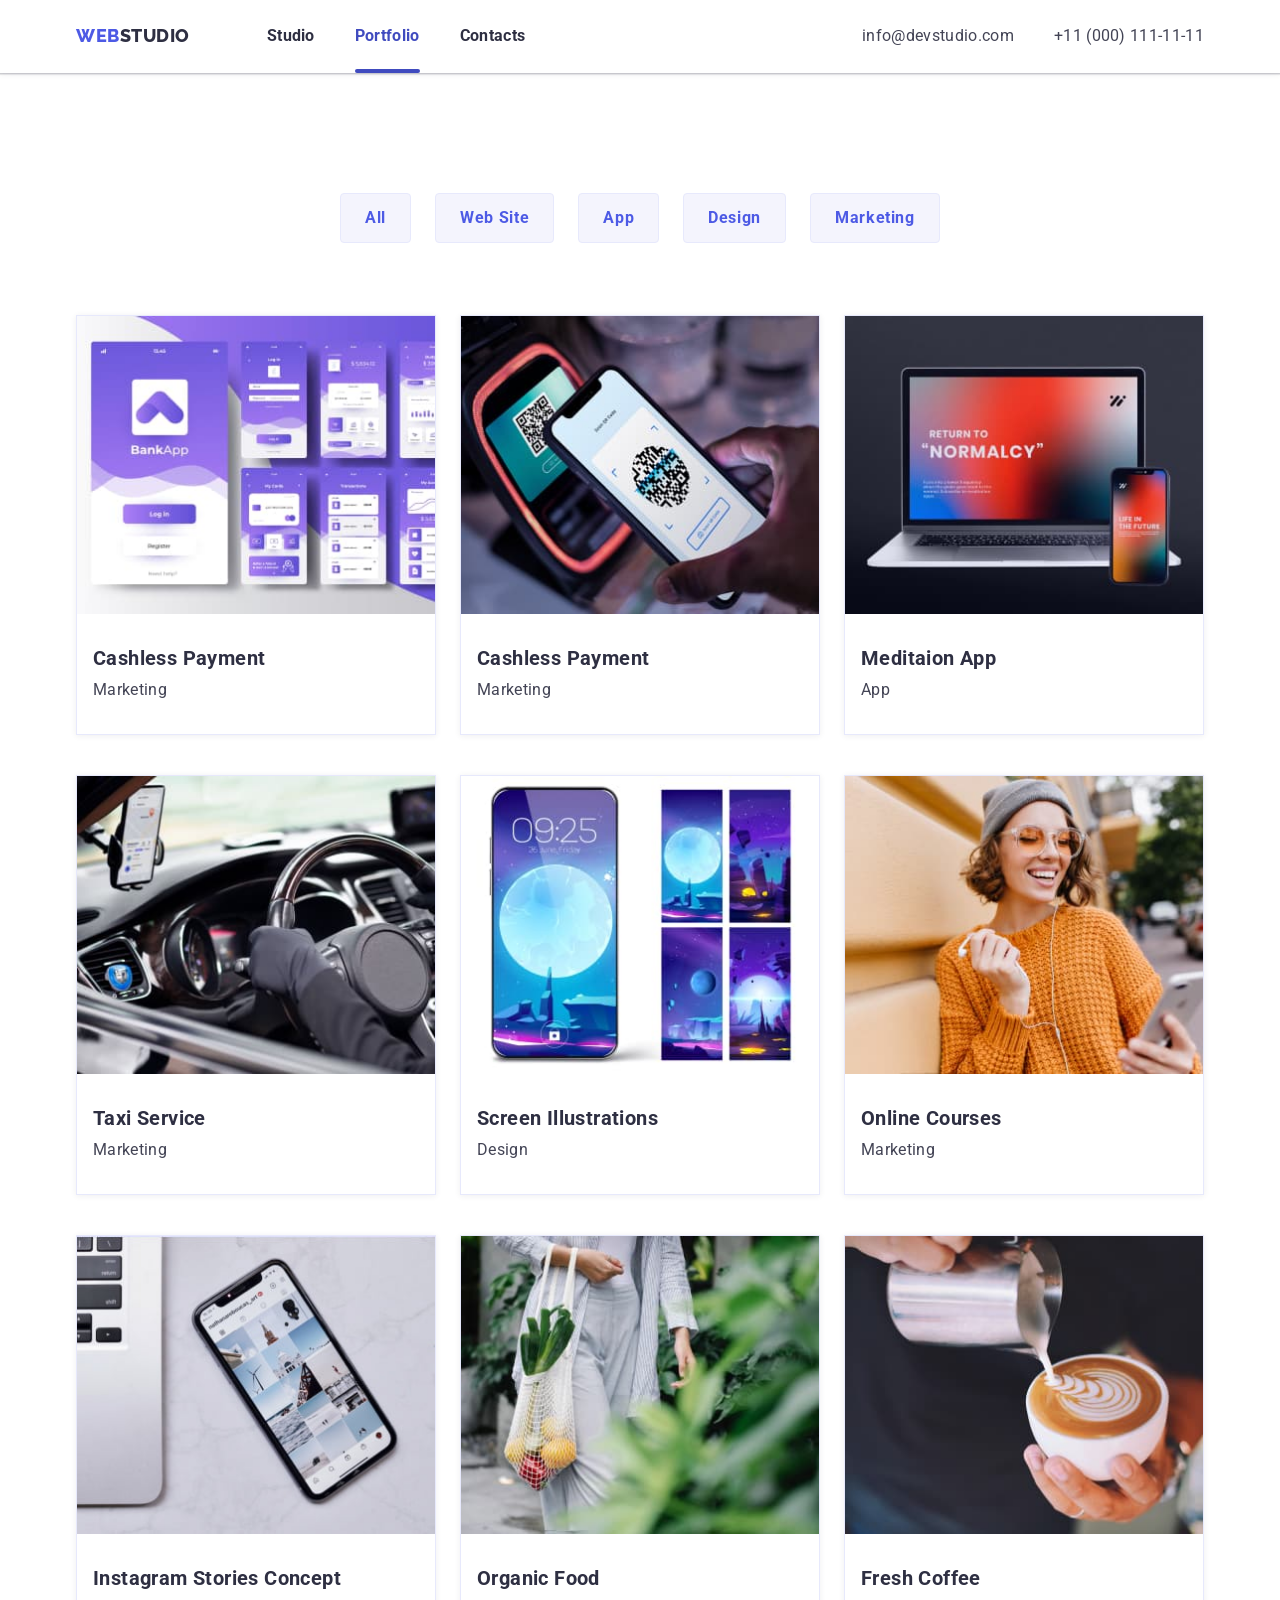
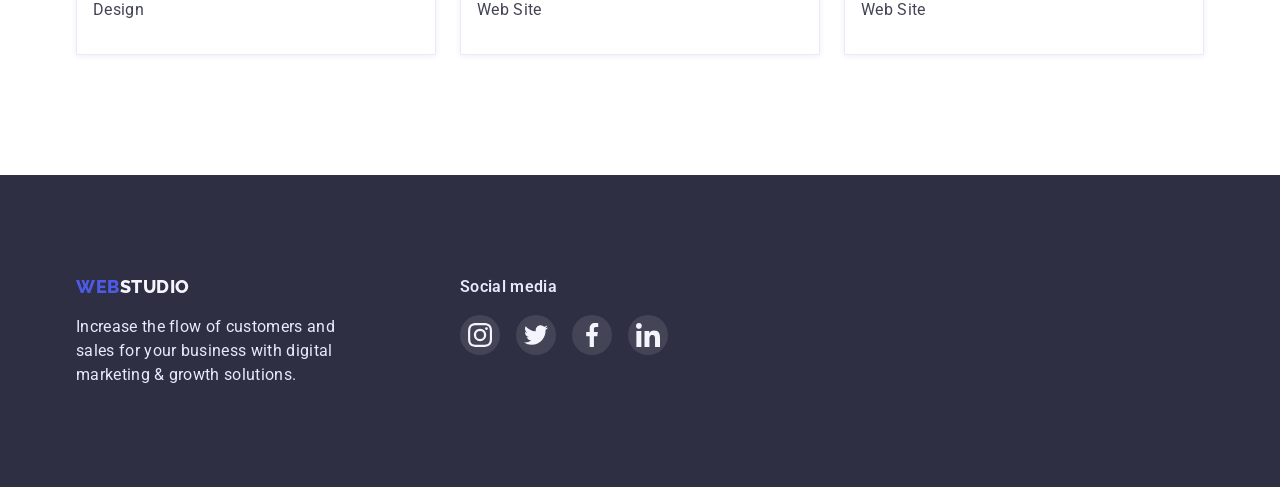
==== portfolio.html @ 2452eb6a "Initial commit" ====
<!DOCTYPE html>
<html lang="en">
	<head>
		<meta charset="UTF-8" />
		<meta http-equiv="X-UA-Compatible" content="IE=edge" />
		<meta name="viewport" content="width=device-width, initial-scale=1.0" />
		<title>Web Studio</title>

		<link rel="icon" href="favicon.ico" type="image/x-icon" />

		<link rel="preconnect" href="https://fonts.googleapis.com" />
		<link rel="preconnect" href="https://fonts.gstatic.com" crossorigin />
		<link
			href="https://fonts.googleapis.com/css2?family=Raleway:wght@800&family=Roboto:wght@400;500;700;900&display=swap"
			rel="stylesheet"
		/>
		<link
			rel="stylesheet"
			href="https://cdnjs.cloudflare.com/ajax/libs/modern-normalize/1.0.0/modern-normalize.min.css"
		/>
		<link rel="stylesheet" href="./css/style.css" />
	</head>

	<body>
		<header class="page-header">
			<!--Navigation menu-->
			<div class="container header-nav">
				<nav class="navigation">
					<a href="./index.html" class="logo-link link">
						Web
						<span class="logo-name">Studio</span>
					</a>
					<ul class="nav-list list">
						<li class="nav-item">
							<a href="./index.html" class="nav-link link">Studio</a>
						</li>
						<li class="nav-item">
							<a href="./portfolio.html" class="nav-link link current">Portfolio</a>
						</li>
						<li class="nav-item">
							<a href="" class="nav-link link">Contacts</a>
						</li>
					</ul>
				</nav>

				<!--Contacts-->
				<ul class="contacts-list list">
					<li class="contacts-item">
						<a class="contacts-link link" href="mailto:info@devstudio.com">info@devstudio.com</a>
					</li>
					<li class="contacts-item"><a class="contacts-link link" href="tel:+110001111111">+11 (000) 111-11-11</a></li>
				</ul>
			</div>
		</header>

		<main>
			<!-- Examples -->
			<section class="section">
				<div class="container">
					<h1 class="visually-hidden">WebStudio portfolio</h1>

					<!--Filters-->

					<ul class="filter-list">
						<li class="filter-item"><button class="filter-btn" type="button">All</button></li>
						<li class="filter-item"><button class="filter-btn" type="button">Web Site</button></li>
						<li class="filter-item"><button class="filter-btn" type="button">App</button></li>
						<li class="filter-item"><button class="filter-btn" type="button">Design</button></li>
						<li class="filter-item"><button class="filter-btn" type="button">Marketing</button></li>
					</ul>

					<!--Cards row -->

					<ul class="card-list">
						<li class="card-item">
							<a href="" class="card-link">
								<div class="box">
									<div class="overlay">
										<p>
											14 Stylish and User-Friendly App Design Concepts · Task Manager App · Calorie Tracker App · Exotic
											Fruit Ecommerce App · Cloud Storage App
										</p>
									</div>

									<img class="card-img" src="./images/card1.jpg" alt="bank app" width="360" />
								</div>
								<div class="under-card">
									<h2 class="section-title">Cashless Payment</h2>
									<p class="section-text">Marketing</p>
								</div>
							</a>
						</li>

						<li class="card-item">
							<a href="" class="card-link">
								<div class="box">
									<div class="overlay">
										<p>
											14 Stylish and User-Friendly App Design Concepts · Task Manager App · Calorie Tracker App · Exotic
											Fruit Ecommerce App · Cloud Storage App
										</p>
									</div>

									<img class="card-img" src="./images/card2.jpg" alt="bank app" width="360" />
								</div>
								<div class="under-card">
									<h2 class="section-title">Cashless Payment</h2>
									<p class="section-text">Marketing</p>
								</div>
							</a>
						</li>
						<li class="card-item">
							<a href="" class="card-link">
								<div class="box">
									<div class="overlay">
										<p>
											14 Stylish and User-Friendly App Design Concepts · Task Manager App · Calorie Tracker App · Exotic
											Fruit Ecommerce App · Cloud Storage App
										</p>
									</div>

									<img class="card-img" src="./images/card3.jpg" alt="bank app" width="360" />
								</div>
								<div class="under-card">
									<h2 class="section-title">Meditaion App</h2>
									<p class="section-text">App</p>
								</div>
							</a>
						</li>
						<li class="card-item">
							<a href="" class="card-link">
								<div class="box">
									<div class="overlay">
										<p>
											14 Stylish and User-Friendly App Design Concepts · Task Manager App · Calorie Tracker App · Exotic
											Fruit Ecommerce App · Cloud Storage App
										</p>
									</div>

									<img class="card-img" src="./images/card4.jpg" alt="cardriver" width="360" />
								</div>
								<div class="under-card">
									<h2 class="section-title">Taxi Service</h2>
									<p class="section-text">Marketing</p>
								</div>
							</a>
						</li>
						<li class="card-item">
							<a href="" class="card-link">
								<div class="box">
									<div class="overlay">
										<p>
											14 Stylish and User-Friendly App Design Concepts · Task Manager App · Calorie Tracker App · Exotic
											Fruit Ecommerce App · Cloud Storage App
										</p>
									</div>

									<img class="card-img" src="./images/card5.jpg" alt="bank app" width="360" />
								</div>
								<div class="under-card">
									<h2 class="section-title">Screen Illustrations</h2>
									<p class="section-text">Design</p>
								</div>
							</a>
						</li>
						<li class="card-item">
							<a href="" class="card-link">
								<div class="box">
									<div class="overlay">
										<p>
											14 Stylish and User-Friendly App Design Concepts · Task Manager App · Calorie Tracker App · Exotic
											Fruit Ecommerce App · Cloud Storage App
										</p>
									</div>

									<img class="card-img" src="./images/card6.jpg" alt="bank app" width="360" />
								</div>
								<div class="under-card">
									<h2 class="section-title">Online Courses</h2>
									<p class="section-text">Marketing</p>
								</div>
							</a>
						</li>
						<li class="card-item">
							<a href="" class="card-link">
								<div class="box">
									<div class="overlay">
										<p>
											14 Stylish and User-Friendly App Design Concepts · Task Manager App · Calorie Tracker App · Exotic
											Fruit Ecommerce App · Cloud Storage App
										</p>
									</div>

									<img class="card-img" src="./images/card7.jpg" alt="bank app" width="360" />
								</div>
								<div class="under-card">
									<h2 class="section-title">Instagram Stories Concept</h2>
									<p class="section-text">Design</p>
								</div>
							</a>
						</li>
						<li class="card-item">
							<a href="" class="card-link">
								<div class="box">
									<div class="overlay">
										<p>
											14 Stylish and User-Friendly App Design Concepts · Task Manager App · Calorie Tracker App · Exotic
											Fruit Ecommerce App · Cloud Storage App
										</p>
									</div>

									<img class="card-img" src="./images/card8.jpg" alt="bank app" width="360" />
								</div>
								<div class="under-card">
									<h2 class="section-title">Organic Food</h2>
									<p class="section-text">Web Site</p>
								</div>
							</a>
						</li>
						<li class="card-item">
							<a href="" class="card-link">
								<div class="box">
									<div class="overlay">
										<p>
											14 Stylish and User-Friendly App Design Concepts · Task Manager App · Calorie Tracker App · Exotic
											Fruit Ecommerce App · Cloud Storage App
										</p>
									</div>

									<img class="card-img" src="./images/card9.jpg" alt="bank app" width="360" />
								</div>
								<div class="under-card">
									<h2 class="section-title">Fresh Coffee</h2>
									<p class="section-text">Web Site</p>
								</div>
							</a>
						</li>
					</ul>
				</div>
			</section>
		</main>

		<!--Footer-->
		<footer class="footer">
			<div class="container footer-flex">
				<div class="footer-left">
					<a href="./index.html" class="logo-link">
						Web
						<span class="logo-namef">Studio</span>
					</a>
					<p class="footer-text-left">
						Increase the flow of customers and sales for your business with digital marketing & growth solutions.
					</p>
				</div>
				<div class="footer-right">
					<p class="footer-text-right">Social media</p>
					<ul class="social-list">
						<li class="social-item">
							<a
								href="https://instagram.com"
								target="_blank"
								rel="norefferer noopener nofollow"
								class="social-link footer-social"
							>
								<svg class="social-icon" height="24" width="24">
									<use xlink:href="./images/icons.svg#inst"></use>
								</svg>
							</a>
						</li>
						<li class="social-item">
							<a
								href="https://twitter.com"
								target="_blank"
								rel="norefferer noopener nofollow"
								class="social-link footer-social"
							>
								<svg class="social-icon" height="24" width="24">
									<use xlink:href="./images/icons.svg#twt"></use>
								</svg>
							</a>
						</li>
						<li class="social-item">
							<a
								href="https://fb.com"
								target="_blank"
								rel="norefferer noopener nofollow"
								class="social-link footer-social"
							>
								<svg class="social-icon" height="24" width="24">
									<use xlink:href="./images/icons.svg#fb"></use>
								</svg>
							</a>
						</li>
						<li class="social-item">
							<a
								href="https://linkedin.com"
								target="_blank"
								rel="norefferer noopener nofollow"
								class="social-link footer-social"
							>
								<svg class="social-icon" height="24" width="24">
									<use xlink:href="./images/icons.svg#in"></use>
								</svg>
							</a>
						</li>
					</ul>
				</div>
			</div>
		</footer>

		<script>
			const { height: pageHeaderHeight } = document.querySelector(".page-header").getBoundingClientRect();

			document.body.style.paddingTop = `${pageHeaderHeight}px`;
		</script>
	</body>
</html>
---- css/style.css ----
/*================ GLOBAL ====================*/
:root {
	--primary-text-color: #434455;
	--secondary-txt-color: #e7e9fc;
	--title-text-color: #2e2f42;
	--accent-color: #4d5ae5;
	--bg-color: #ffffff;
	--secondary-color: #f4f4fd;
	--btn-hover-color: #404bbf;
	--sechover-color: #31d0aa;
}
body {
	font-family: "Roboto", sans-serif;
	font-size: 16px;
	letter-spacing: 0.02em;
	color: var(--primary-text-color);
	background-color: var(--bg-color);
}
p,
h1,
h2,
h3,
h4,
h5,
h6 {
	margin: 0;
}
img {
	display: block;
	max-width: 100%;
	height: auto;
}
button {
	display: block;
	cursor: pointer;
	border: none;
	border-radius: 4px;
}
ul,
ol {
	list-style: none;
	padding-left: none;
	margin: 0;
	padding: 0;
}
a {
	text-decoration: none;
	color: inherit;
	cursor: pointer;
}
button {
	cursor: pointer;
}
.section {
	padding-top: 120px;
	padding-bottom: 120px;

	/* outline: 2px dashed lime; */
}
.section.no-padding-top {
	padding-top: 0;
}

.container {
	width: 1158px;
	margin-left: auto;
	margin-right: auto;
	padding-left: 15px;
	padding-right: 15px;

	/* outline: 2px dashed tomato; */
}

.card-item,
.team-item {
	/* outline: 2px dashed palegreen; */
}

/* .link {
	text-decoration: none;
	color: inherit;
}
.list {
	list-style: none;
	margin: 0;
	padding: 0;
} */

.visually-hidden {
	position: absolute;
	width: 1px;
	height: 1px;
	margin: -1px;
	border: 0;
	padding: 0;

	white-space: nowrap;
	clip-path: inset(100%);
	clip: rect(0 0 0 0);
	overflow: hidden;
}

/*===================== LOGO ===========================*/
.logo-link {
	display: flex;
	font-family: "Raleway";
	font-weight: 800;
	font-size: 18px;
	line-height: 1.33;
	letter-spacing: 0.03em;
	text-transform: uppercase;
	color: var(--accent-color);
}
.logo-name {
	color: var(--title-text-color);
}

/*======================= HEADER =======================*/
.page-header {
	box-shadow: 0px 2px 1px rgba(46, 47, 66, 0.08), 0px 1px 1px rgba(46, 47, 66, 0.16), 0px 1px 6px rgba(46, 47, 66, 0.08);
	background-color: var(--bg-color);

	width: 100%;
	position: fixed;
	top: 0;
	left: 50%;
	transform: translateX(-50%);
	z-index: 2;
}

/*===================== NAVIGATION ======================*/
.header-nav {
	display: flex;
	align-items: center;
}
.navigation {
	display: flex;
	align-items: center;
}
.nav-list {
	display: flex;
	margin-left: 77px;
}

.nav-list .nav-item:not(:last-child) {
	margin-right: 40px;
}

.nav-link {
	font-size: 16px;
	line-height: 0.66;
	letter-spacing: 0.02em;
	font-weight: 700;
	color: var(--title-text-color);
	padding-top: 31px;
	padding-bottom: 31px;
	display: block;

	transition-duration: 250ms;
	transition-timing-function: cubic-bezier(0.4, 0, 0.2, 1);
	transition-property: color;
}

.nav-link:hover,
.nav-link:focus {
	color: var(--accent-color);
}

.nav-link:active {
	color: var(--btn-hover-color);
}

.current {
	color: var(--btn-hover-color);
	position: relative;
}
.current::after {
	position: absolute;
	bottom: 0;
	left: 0;

	content: "";
	display: block;
	width: 100%;
	height: 4px;
	border-radius: 2px;
	background-color: var(--btn-hover-color);
}

.nav-item {
}

.contacts-list {
	display: flex;
	margin-left: auto;
}

.contacts-link {
	font-size: 16px;
	line-height: 0.66;
	letter-spacing: 0.02em;
	color: var(--primary-text-color);
	padding-top: 31px;
	padding-bottom: 31px;
	display: block;

	transition-duration: 250ms;
	transition-timing-function: cubic-bezier(0.4, 0, 0.2, 1);
	transition-property: color;
}

.contacts-link:hover,
.contacts-link:focus {
	color: var(--accent-color);
}

.contacts-list .contacts-item + .contacts-item {
	margin-left: 40px;
}

/*======================== MAIN PAGE ========================*/

/*========================== HERO ===========================*/
.hero {
	text-align: center;
	padding: 192px 0;
	height: 600px;
	max-width: 1440px;
	background-color: var(--title-text-color);
	margin-left: auto;
	margin-right: auto;
	background-image: linear-gradient(to right, #2e2f42b3, #2e2f42b3), url(../images/hero-bg.jpg);
	background-size: cover;
	background-repeat: no-repeat;
}

.hero-header {
	font-weight: 700;
	font-size: 56px;
	line-height: 1.07;
	letter-spacing: 0.02em;

	color: var(--bg-color);

	width: 496px;
	margin: 0 auto;
	margin-bottom: 48px;
}

.hero-button {
	font-family: "Roboto", sans-serif;
	font-weight: 700;
	font-size: 16px;
	line-height: 0.84;
	letter-spacing: 0.04em;

	margin: 0 auto;
	color: var(--bg-color);
	background-color: var(--accent-color);
	box-shadow: 0px 4px 4px rgba(0, 0, 0, 0.15);
	border-radius: none;
	padding: 16px 32px;

	transition-duration: 250ms;
	transition-timing-function: cubic-bezier(0.4, 0, 0.2, 1);
	transition-property: background-color, color;
}

.hero-button:hover,
.hero-button:focus {
	background-color: var(--btn-hover-color);
}

.hero-button:active {
	background: var(--secondary-color);
	color: var(--accent-color);
}

.backdrop {
	position: fixed;
	z-index: 3;
	top: 0;
	left: 0;

	width: 100%;
	height: 100%;

	background-color: rgba(46, 47, 66, 0.4);
	opacity: 1;

	transition-duration: 250ms;
	transition-timing-function: cubic-bezier(0.4, 0, 0.2, 1);
	transition-property: opacity;
}

.backdrop.is-hidden {
	opacity: 0;
	pointer-events: none;
}

.backdrop.is-hidden .modal {
	transform: translate(-50%, -50%) scale(0.1);
	opacity: 0;
}

.modal {
	position: absolute;
	top: 50%;
	left: 50%;
	transform: translate(-50%, -50%) scale(1);
	opacity: 1;

	transition-duration: 250ms;
	transition-timing-function: cubic-bezier(0.4, 0, 0.2, 1);
	transition-property: transform, opacity;

	background: #fcfcfc;
	box-shadow: 0px 1px 1px rgba(0, 0, 0, 0.14), 0px 1px 3px rgba(0, 0, 0, 0.12), 0px 2px 1px rgba(0, 0, 0, 0.2);
	border-radius: 4px;

	width: 408px;
	height: 576px;
	padding: 24px;
}

.backdrop.is-hidden .close-modal {
	opacity: 0;
}

.close-modal {
	display: flex;
	align-items: center;
	justify-content: center;

	width: 24px;
	height: 24px;
	margin-left: auto;
	border: 1px solid rgba(0, 0, 0, 0.1);
	border-radius: 50%;
	fill: #000;

	opacity: 1;
	transition: background-color 250ms cubic-bezier(0.4, 0, 0.2, 1), fill 250ms cubic-bezier(0.4, 0, 0.2, 1),
		transform 2500ms cubic-bezier(0.4, 0, 0.2, 1), opacity 250ms cubic-bezier(0.4, 0, 0.2, 1);
}

.close-modal:hover,
.close-modal:focus {
	background-color: var(--accent-color);
	fill: var(--bg-color);
	transform: rotateZ(360deg);
}

/*======================= MAIN-CONTENT ==========================*/

.section-title {
	font-weight: 700;
	font-size: 20px;
	line-height: 1.2;
	letter-spacing: 0.02em;
	color: var(--title-text-color);

	margin-bottom: 8px;
}

.section-text {
	line-height: 1.5;
}

.section-header {
	font-weight: 700;
	font-size: 36px;
	line-height: 1.11;
	letter-spacing: 0.02em;
	text-align: center;
	text-transform: capitalize;
	color: var(--title-text-color);

	margin-bottom: 72px;
}

/*======================== FEATURE ========================*/

.feature-list {
	display: flex;
	margin-left: -12px;
	margin-right: -12px;
}

.feature-item {
	width: calc((100% - 24px * 3) / 4);
	margin-right: 12px;
	margin-left: 12px;
}
.feature-item .section-text {
	padding-bottom: 0;
}

.feature-icon {
	display: flex;
	align-items: center;
	justify-content: center;

	height: 112px;
	margin-bottom: 8px;

	border-radius: 4px;
	background-color: var(--secondary-color);
}

/*======================= WORK ==========================*/

.work {
}

.work-list {
	display: flex;
}

.work-item {
	width: calc((100% - 48px) / 3);
	margin-right: 24px;
}
.work-list .work-item:last-child {
	margin-right: 0;
}

/*=========================== TEAM ===========================*/

.team {
	background: var(--secondary-color);
}

.team-list {
	display: flex;
	justify-content: space-between;
	gap: 24px;
}

.team-item {
	background-color: var(--background-color);
	text-align: center;
	background: var(--bg-color);
	box-shadow: 0px 1px 6px rgba(46, 47, 66, 0.08), 0px 1px 1px rgba(46, 47, 66, 0.16), 0px 2px 1px rgba(46, 47, 66, 0.08);
	border-radius: 0px 0px 4px 4px;
}

.under-card {
	padding-top: 32px;
	padding-bottom: 32px;
}

.section-text.team-position {
	margin-bottom: 12px;
}

.social-list {
	display: flex;
	gap: 24px;
	justify-content: center;
}
.social-link {
	display: flex;
	height: 40px;
	width: 40px;

	align-items: center;
	justify-content: center;

	border-radius: 50%;
	background-color: var(--accent-color);

	transition-duration: 250ms;
	transition-timing-function: cubic-bezier(0.4, 0, 0.2, 1);
	transition-property: background-color;
}

.social-link:hover,
.social-link:focus {
	background-color: var(--btn-hover-color);
}

/*================== CUSTOMERS ==================*/
.customers-list {
	display: flex;
	gap: 24px;
}

.customers-link {
	display: flex;
	align-items: center;
	justify-content: center;

	width: 168px;
	height: 88px;

	border: 1px solid #8e8f99;
	border-radius: 4px;

	fill: #8e8f99;

	transition-duration: 250ms;
	transition-timing-function: cubic-bezier(0.4, 0, 0.2, 1);
	transition-property: fill, border-color;
}

.customers-link:hover,
.customers-link:focus {
	fill: var(--accent-color);
	border-color: var(--accent-color);
}

/*======================== FOOTER ===========================*/
.logo-namef {
	color: var(--secondary-color);
}

.footer {
	background-color: var(--title-text-color);
	padding-top: 100px;
	padding-bottom: 100px;
}

.footer-text-left {
	line-height: 1.5;
	color: var(--secondary-txt-color);
	margin-top: 16px;
	max-width: 264px;
}

.footer-text-right {
	font-weight: 600;
	margin-bottom: 16px;
	line-height: 1.5;
	color: var(--secondary-txt-color);
	margin-bottom: 16px;
}

.container.footer-flex {
	display: flex;
	gap: 120px;
}

.footer-right > .social-list {
	gap: 16px;
}

.social-link.footer-social {
	background-color: rgba(255, 255, 255, 0.1);

	transition-duration: 250ms;
	transition-timing-function: cubic-bezier(0.4, 0, 0.2, 1);
	transition-property: background-color;
}

.social-link.footer-social:hover,
.social-link.footer-social:focus {
	background-color: var(--sechover-color);
}

/*========================== PORTFOLIO PAGE =============================*/

/*========================== FILTERS ============================*/
.filter-btn {
	font-family: "Roboto", sans-serif;
	font-size: 16px;
	line-height: 1.5;
	letter-spacing: 0.04em;
	font-weight: 700;

	text-align: center;
	color: var(--accent-color);
	background-color: var(--secondary-color);

	padding: 12px 24px;
	border: 1px solid var(--secondary-txt-color);
	border-radius: 4px;

	transition-duration: 250ms;
	transition-timing-function: cubic-bezier(0.4, 0, 0.2, 1);
	transition-property: color, background-color, box-shadow, border;
}

.filter-btn:hover,
.filter-btn:focus {
	color: var(--bg-color);
	background-color: var(--accent-color);
	box-shadow: 0px 3px 1px rgba(0, 0, 0, 0.1), 0px 2px 1px rgba(0, 0, 0, 0.08), 0px 2px 2px rgba(0, 0, 0, 0.12);
	border: 1px solid var(--accent-color);
}

.filter-btn:active {
	color: var(--bg-color);
	background-color: var(--btn-hover-color);
}

.filter-list {
	margin-bottom: 72px;
	display: flex;
	justify-content: center;
	gap: 24px;
}

/*======================= PORTFOLIO CARD ROW ====================*/

.card-list {
	display: flex;
	flex-wrap: wrap;
}

.card-item {
	width: calc((100% - 48px) / 3);
	/*! ! ! ! ! ((100% - "кол-во маржинов в строке * на значение маржина"") / кол-во элементов в строке) ! ! ! ! */

	margin-right: 24px;
	margin-bottom: 40px;

	border: 1px solid #e7e9fc;
	box-shadow: 0px 1px 6px rgb(46 47 66 / 8%);
}

.card-link {
	display: block;

	transition-duration: 250ms;
	transition-timing-function: cubic-bezier(0.4, 0, 0.2, 1);
	transition-property: box-shadow;
}

.card-link .under-card {
	padding-left: 16px;
}

.card-link:hover,
.card-link:focus {
	box-shadow: 4px 5px 7px rgb(46 47 66 / 8%), 3px 4px 5px rgb(46 47 66 / 16%), 1px 4px 3px rgb(46 47 66 / 8%);
}

.box {
	position: relative;
	overflow: hidden;
}
.overlay {
	position: absolute;
	transform: translateY(101%);
	top: 0;
	left: 0;
	width: 100%;
	height: 100%;
	padding: 40px 32px 164px;

	font-size: 16px;
	line-height: 1.5;
	letter-spacing: 0.02em;
	color: var(--secondary-color);
	background-color: var(--accent-color);

	transition-duration: 250ms;
	transition-timing-function: cubic-bezier(0.4, 0, 0.2, 1);
	transition-property: transform;
}
.card-link:hover .overlay,
.card-link:focus .overlay {
	transform: translateY(0);
	opacity: 0.8;
}

.card-list .card-item:nth-child(3n) {
	margin-right: 0px;
}
.card-list .card-item:nth-last-child(-n + 3) {
	margin-bottom: 0px;
}
.stylish-txt {
	color: var(--secondary-color);
}

/* .card-item:not(:nth-last-child(-n + 3)) {
	margin-bottom: 40px;
}
.card-item:not(:nth-child(3n)) {
	margin-right: 24px;
} */

.card-img {
}
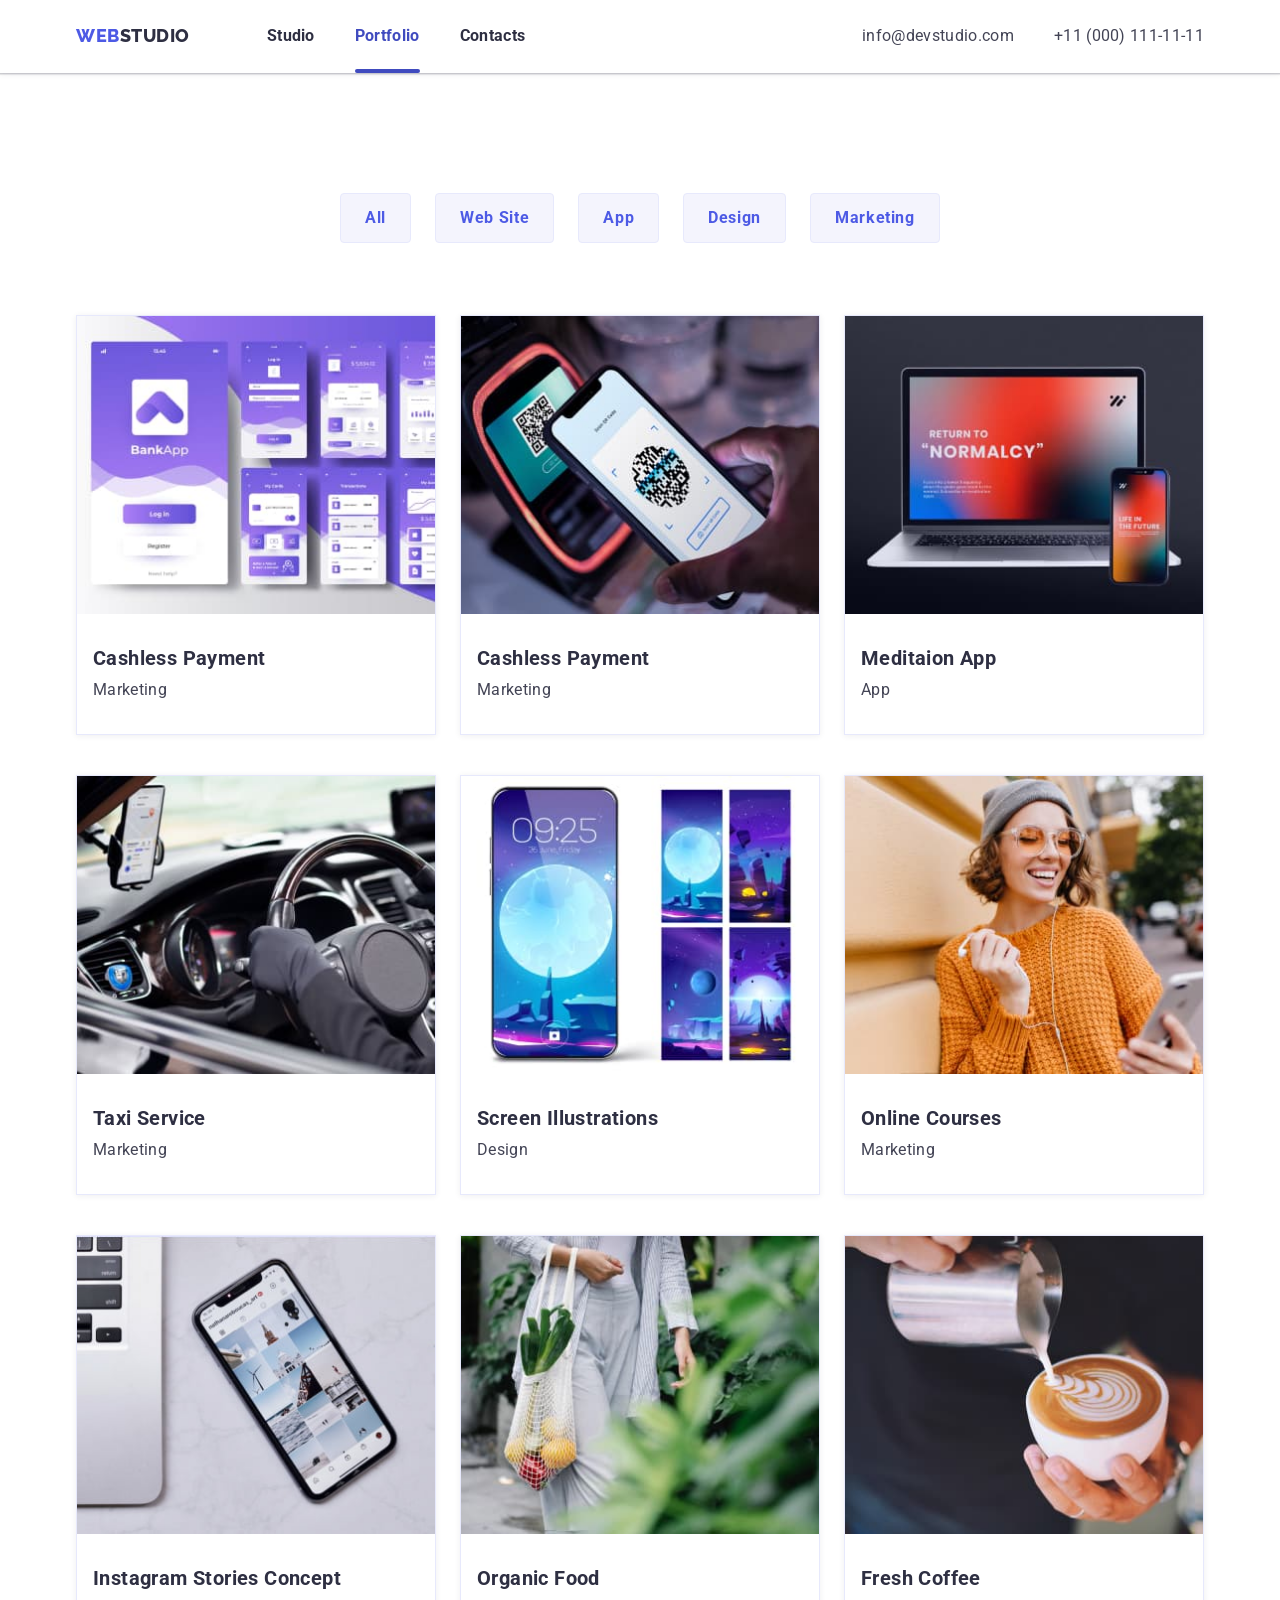
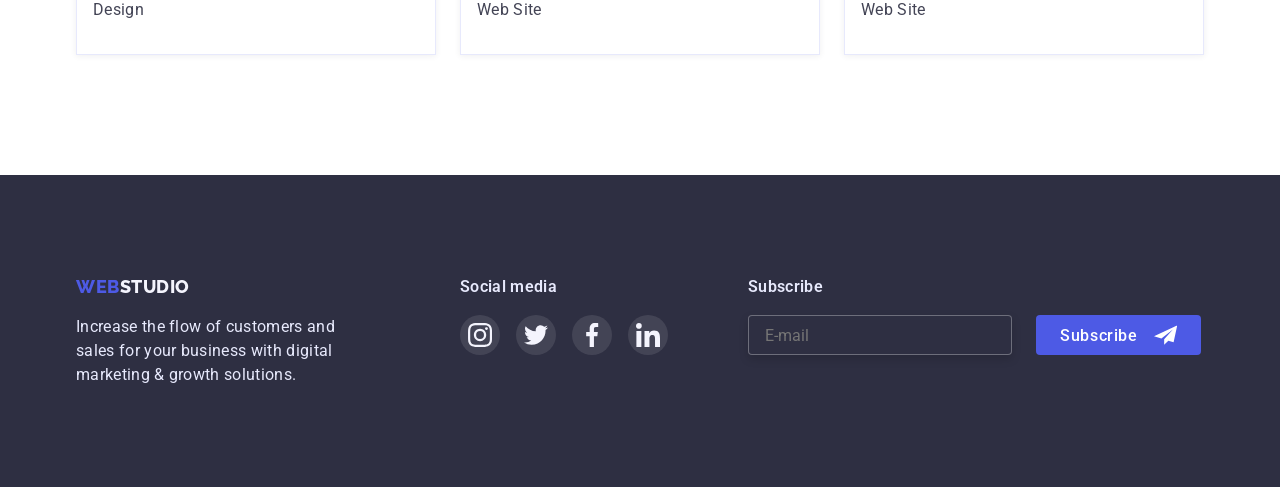
==== commit 9961701c: "add modal inputs" ====
--- a/portfolio.html
+++ b/portfolio.html
@@ -305,6 +305,20 @@
 						</li>
 					</ul>
 				</div>
+
+				<form class="footer-subscribe">
+					<label class="footer-text-right" for="email">Subscribe</label>
+					<div class="flex-form">
+						<input class="subscribe-input" id="email" type="email" name="email" placeholder="E-mail" />
+
+						<button class="subscribe-btn" type="submit">
+							Subscribe
+							<svg width="24" height="24" class="subscribe-svg">
+								<use xlink:href="./images/icons.svg#subscribe"></use>
+							</svg>
+						</button>
+					</div>
+				</form>
 			</div>
 		</footer>
 
--- a/css/style.css
+++ b/css/style.css
@@ -222,7 +222,6 @@
 
 /*========================== HERO ===========================*/
 .hero {
-	text-align: center;
 	padding: 192px 0;
 	height: 600px;
 	max-width: 1440px;
@@ -235,6 +234,7 @@
 }
 
 .hero-header {
+	text-align: center;
 	font-weight: 700;
 	font-size: 56px;
 	line-height: 1.07;
@@ -271,6 +271,8 @@
 	background-color: var(--btn-hover-color);
 }
 
+/*================== MODAL =================*/
+
 .hero-button:active {
 	background: var(--secondary-color);
 	color: var(--accent-color);
@@ -319,7 +321,7 @@
 	border-radius: 4px;
 
 	width: 408px;
-	height: 576px;
+	height: 604px;
 	padding: 24px;
 }
 
@@ -335,6 +337,7 @@
 	width: 24px;
 	height: 24px;
 	margin-left: auto;
+	margin-bottom: 24px;
 	border: 1px solid rgba(0, 0, 0, 0.1);
 	border-radius: 50%;
 	fill: #000;
@@ -349,6 +352,112 @@
 	background-color: var(--accent-color);
 	fill: var(--bg-color);
 	transform: rotateZ(360deg);
+}
+.modal-header {
+	margin-bottom: 14px;
+
+	font-weight: 500;
+	font-size: 16px;
+	line-height: 1.5;
+	text-align: center;
+	letter-spacing: 0.02em;
+	color: var(--title-text-color);
+}
+
+.modal-form {
+	height: 40px;
+	width: auto;
+}
+
+.modal-input {
+	margin-top: 4px;
+	margin-bottom: 8px;
+	width: 100%;
+	height: 40px;
+	padding: 8px 16px;
+
+	border: 1px solid rgba(33, 33, 33, 0.2);
+	border-radius: 4px;
+	background-color: #fcfcfc;
+}
+
+.modal-input:focus {
+	border-color: var(--accent-color);
+}
+
+.modal-comment {
+	width: 100%;
+	height: 120px;
+	padding: 8px 16px;
+	margin-top: 4px;
+	margin-bottom: 16px;
+
+	border: 1px solid rgba(33, 33, 33, 0.2);
+	background: #fcfcfc;
+
+	border-radius: 4px;
+	font-size: 12px;
+	line-height: 1.33;
+	letter-spacing: 0.04em;
+
+	resize: none;
+}
+.modal-input-policy {
+	width: 16px;
+	height: 16px;
+}
+
+.modal-label-policy .form-link {
+	color: #4d5ae5;
+	text-decoration-line: underline;
+}
+
+.modal-btn {
+	background: var(--accent-color);
+	box-shadow: 0px 4px 4px rgba(0, 0, 0, 0.15);
+	border-radius: 4px;
+	color: var(--bg-color);
+	margin-left: auto;
+	margin-right: auto;
+	margin-top: 24px;
+	margin-bottom: 24px;
+	padding: 16px 32px;
+	width: 169px;
+	height: 56px;
+
+	transition-duration: 250ms;
+	transition-timing-function: cubic-bezier(0.4, 0, 0.2, 1);
+	transition-property: background-color;
+}
+
+.modal-btn:hover,
+.modal-btn:focus {
+	background-color: var(--btn-hover-color);
+}
+
+.modal-label {
+	font-weight: 400;
+	font-size: 12px;
+	line-height: 1.33;
+	letter-spacing: 0.04em;
+	color: #8e8f99;
+}
+.modal-label-policy {
+	display: flex;
+	gap: 8px;
+	align-items: center;
+
+	font-size: 12px;
+	line-height: 1.33;
+	letter-spacing: 0.04em;
+	color: #757575;
+	height: 16px;
+}
+
+.form-flex {
+	display: flex;
+	gap: 8px;
+	align-items: center;
 }
 
 /*======================= MAIN-CONTENT ==========================*/
@@ -538,11 +647,18 @@
 
 .container.footer-flex {
 	display: flex;
-	gap: 120px;
+}
+
+.footer-right {
+	margin-right: 80px;
 }
 
 .footer-right > .social-list {
 	gap: 16px;
+}
+
+.footer-left {
+	margin-right: 120px;
 }
 
 .social-link.footer-social {
@@ -556,6 +672,56 @@
 .social-link.footer-social:hover,
 .social-link.footer-social:focus {
 	background-color: var(--sechover-color);
+}
+
+.flex-form {
+	display: flex;
+	gap: 24px;
+	margin-top: 16px;
+}
+
+.subscribe-input {
+	width: 264px;
+	height: 40px;
+	padding: 8px 16px;
+
+	color: rgba(255, 255, 255, 0.6);
+	background-color: var(--title-text-color);
+	border: 1px solid rgba(255, 255, 255, 0.3);
+	filter: drop-shadow(0px 4px 4px rgba(0, 0, 0, 0.15));
+	border-radius: 4px;
+}
+
+.subscribe-btn {
+	display: flex;
+	align-items: center;
+	gap: 16px;
+
+	background-color: var(--accent-color);
+	color: #ffffff;
+	border-radius: 4px;
+
+	transition-duration: 250ms;
+	transition-timing-function: cubic-bezier(0.4, 0, 0.2, 1);
+	transition-property: background-color;
+
+	width: 165px;
+	height: 40px;
+	padding: 8px 24px;
+
+	font-family: "Roboto", sans-serif;
+	font-weight: 500;
+	font-size: 16px;
+	line-height: 0.84;
+	letter-spacing: 0.04em;
+}
+.subscribe-btn:hover,
+.subscribe-btn:focus {
+	background-color: var(--btn-hover-color);
+}
+
+.subscribe-svg {
+	right: 50%;
 }
 
 /*========================== PORTFOLIO PAGE =============================*/
